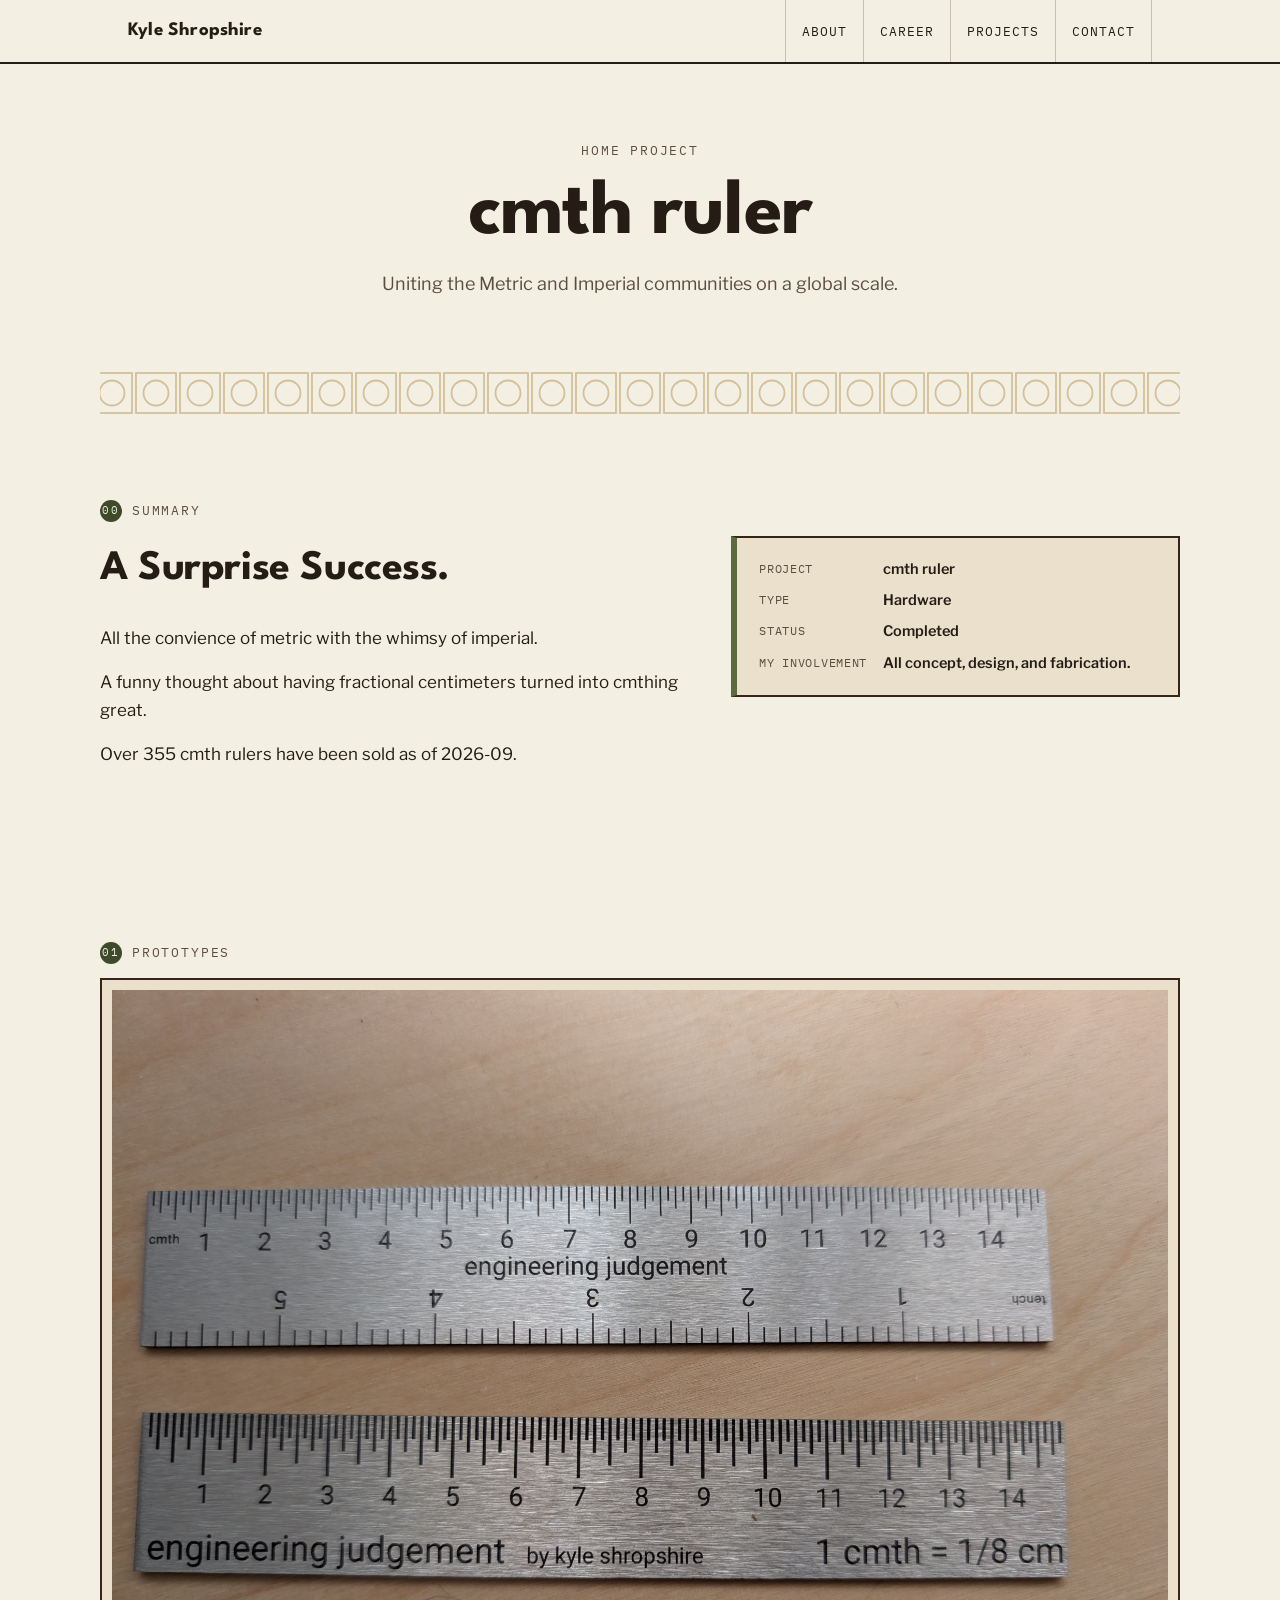
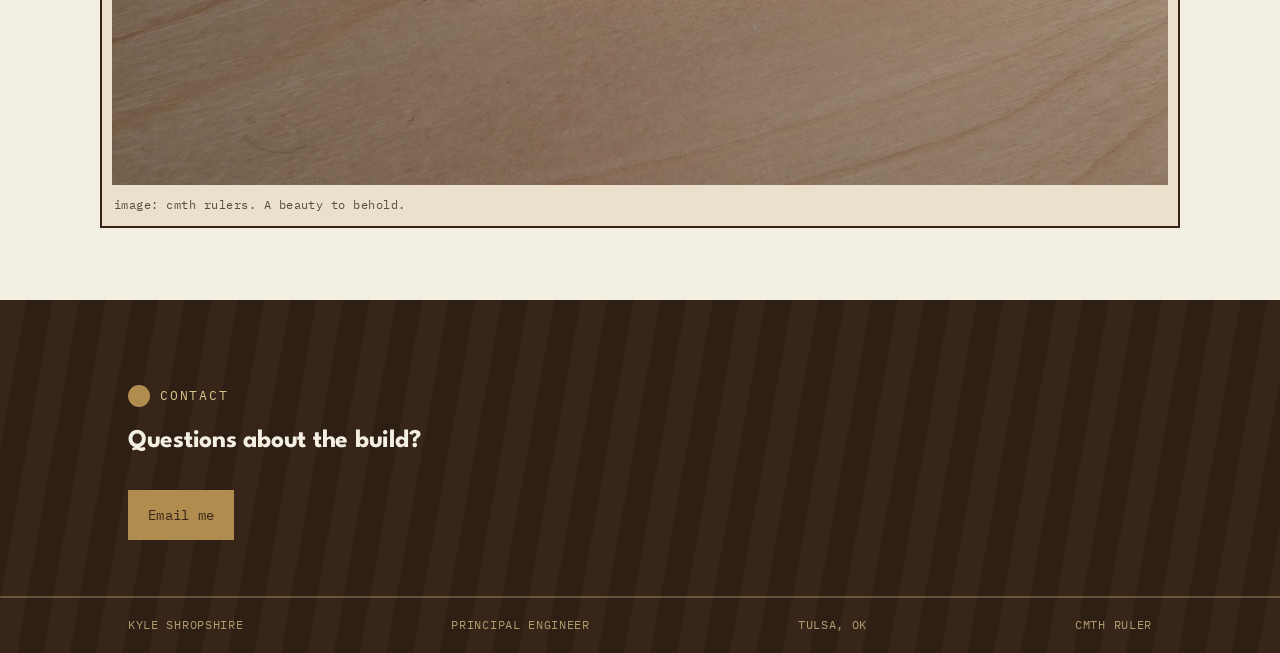
==== cmth-ruler.html @ 5d285238 "add project popups and cmth ruler page" ====
<!DOCTYPE html>
<html lang="en">
<head>
<meta charset="UTF-8">
<meta name="viewport" content="width=device-width, initial-scale=1.0">
<title>CMTH Ruler — Kyle Shropshire</title>
<link rel="preconnect" href="https://fonts.googleapis.com">
<link rel="preconnect" href="https://fonts.gstatic.com" crossorigin>
<link href="https://fonts.googleapis.com/css2?family=IBM+Plex+Mono:wght@400;500;600&family=League+Spartan:wght@600;700;900&family=Libre+Franklin:ital,wght@0,400;0,500;0,600;0,700;1,400&display=swap" rel="stylesheet">
<link rel="stylesheet" href="style.css">
</head>
<body>

<header class="titleblock">
  <div class="wrap">
    <span class="tb-name">Kyle Shropshire</span>
    <nav class="tb-nav">
      <!-- Links back to the main page -->
      <a href="index.html#about">About</a>
      <a href="index.html#career">Career</a>
      <a href="index.html#projects">Projects</a>
      <a href="index.html#contact">Contact</a>
    </nav>
  </div>
</header>

<main>
  <section class="hero wrap" style="padding-bottom: 64px;">
    <div class="hero-head">
      <p class="eyebrow" style="justify-content:center;">Home Project</p>
      <h1>cmth ruler</h1>
      <p class="lede">Uniting the Metric and Imperial communities on a global scale.</p>
    </div>
  </section>

  <div class="breeze-divider" role="presentation"></div>

  <section class="panel wrap">
    <p class="eyebrow"><span class="num">00</span>Summary</p>
    <div class="about-grid">
      <div>
        <h2>A Surprise Success.</h2>
        <p>All the convience of metric with the whimsy of imperial.</p>
        <p>A funny thought about having fractional centimeters turned into cmthing great.</p>
        <p>Over 355 cmth rulers have been sold as of 2026-09.</p>
      </div>

      <div class="fact-card">
          <dl>
              <dt>Project</dt><dd>cmth ruler</dd>
              <dt>Type</dt><dd>Hardware</dd>
              <dt>Status</dt><dd>Completed</dd>
              <dt>My Involvement</dt><dd>All concept, design, and fabrication.</dd>
          </dl>
      </div>
    </div>
  </section>

    <section class="panel wrap">
  <p class="eyebrow"><span class="num">01</span>Prototypes</p>
  <figure class="img-frame">
    <img src="cmth%20rulers.jpg" alt="Both versions of the cmth ruler." class="story-img">
    <figcaption class="img-caption">image: cmth rulers. A beauty to behold.</figcaption>
  </figure>
</section>

  <section class="contact-panel">
    <div class="wrap">
      <p class="eyebrow"><span class="num"></span> Contact</p>
      <h2>Questions about the build?</h2>
      <div class="contact-links">
        <a href="mailto:kyle@drawnav.com?subject=CMTH%20Ruler">Email me</a>
      </div>
    </div>
    <div class="footer-titleblock">
      <div class="wrap">
        <span>Kyle Shropshire</span>
        <span>Principal Engineer</span>
        <span>Tulsa, OK</span>
        <span>CMTH Ruler</span>
      </div>
    </div>
  </section>
</main>

<script src="script.js"></script>
</body>
</html>
---- style.css ----
/* ==========================================================================
   Kyle Shropshire — personal site
   Design language: mid-century modern residential architecture rendered
   as a working drawing set, in the material palette of the house itself —
   walnut wood, olive cabinetry, brass hardware, matte black fixtures,
   and a single pop of pottery-orange used sparingly.
   ========================================================================== */

:root {
  --plaster: #F4EFE3;
  --plaster-deep: #EAE0CB;
  --ink: #241C15;
  --ink-soft: #5C4E3F;

  --walnut-dark: #382519;
  --walnut: #6B4A30;
  --walnut-light: #9C7250;

  --olive: #5B6B3D;
  --olive-deep: #3E4A29;
  --olive-soft: #8A9468;

  --brass: #B08D4F;
  --brass-light: #DCC38C;

  --charcoal: #1C1A17;
  --orange: #E4611C;

  --line: rgba(36, 28, 21, 0.22);
  --line-soft: rgba(36, 28, 21, 0.12);
  --max: 1080px;
}

* { box-sizing: border-box; }

html { scroll-behavior: smooth; }

@media (prefers-reduced-motion: reduce) {
  html { scroll-behavior: auto; }
  * { animation-duration: 0.001ms !important; animation-iteration-count: 1 !important; transition-duration: 0.001ms !important; }
}

body {
  margin: 0;
  background: var(--plaster);
  color: var(--ink);
  font-family: "Libre Franklin", sans-serif;
  font-size: 17px;
  line-height: 1.6;
  -webkit-font-smoothing: antialiased;
}

h1, h2, h3 {
  font-family: "League Spartan", sans-serif;
  font-weight: 700;
  letter-spacing: -0.01em;
  margin: 0;
  color: var(--ink);
}

.mono { font-family: "IBM Plex Mono", monospace; }

a {
  color: var(--olive-deep);
  text-decoration-thickness: 1.5px;
  text-underline-offset: 3px;
}
a:hover { color: var(--walnut); }
a:focus-visible, button:focus-visible {
  outline: 2px solid var(--brass);
  outline-offset: 3px;
}

.wrap {
  max-width: var(--max);
  margin: 0 auto;
  padding: 0 28px;
}

.eyebrow {
  font-family: "IBM Plex Mono", monospace;
  font-size: 13px;
  letter-spacing: 0.14em;
  text-transform: uppercase;
  color: var(--ink-soft);
  display: flex;
  align-items: center;
  gap: 10px;
  margin-bottom: 14px;
}
.eyebrow .num {
  color: var(--plaster);
  background: var(--olive-deep);
  border-radius: 50%;
  width: 22px;
  height: 22px;
  display: inline-flex;
  align-items: center;
  justify-content: center;
  font-size: 11px;
}

/* ---------- Title-block header ---------------------------------------- */

.titleblock {
  position: sticky;
  top: 0;
  z-index: 50;
  background: var(--plaster);
  border-bottom: 2px solid var(--ink);
}
.titleblock .wrap {
  display: flex;
  align-items: center;
  justify-content: space-between;
  height: 62px;
  gap: 16px;
}
.tb-name {
  font-family: "League Spartan", sans-serif;
  font-weight: 700;
  font-size: 19px;
  letter-spacing: 0.01em;
  white-space: nowrap;
}
.tb-nav {
  display: flex;
  align-items: center;
  height: 100%;
}
.tb-nav a {
  font-family: "IBM Plex Mono", monospace;
  font-size: 12.5px;
  letter-spacing: 0.08em;
  text-transform: uppercase;
  color: var(--ink);
  text-decoration: none;
  padding: 0 16px;
  height: 100%;
  display: flex;
  align-items: center;
  border-left: 1px solid var(--line);
  transition: background 0.15s ease, color 0.15s ease;
}
.tb-nav a:last-child { border-right: 1px solid var(--line); }
.tb-nav a:hover { background: var(--olive-deep); color: var(--plaster); }

@media (max-width: 640px) {
  .tb-nav a { padding: 0 10px; font-size: 11px; }
}

/* ---------- Hero -------------------------------------------------------- */

.hero { padding: 64px 0 24px; }
.hero .eyebrow { justify-content: center; }
.hero-head { text-align: center; max-width: 720px; margin: 0 auto 8px; }
.hero h1 { font-size: clamp(42px, 7vw, 78px); line-height: 0.98; }
.hero p.lede {
  font-size: 18px;
  color: var(--ink-soft);
  max-width: 560px;
  margin: 18px auto 0;
}

.elevation-wrap { margin: 46px auto 8px; max-width: 980px; }
.elevation-wrap svg { width: 100%; height: auto; display: block; }

.balloon-link { cursor: pointer; }
.balloon-circle {
  fill: var(--plaster);
  stroke: var(--walnut-dark);
  stroke-width: 2.5;
  transition: fill 0.15s ease, stroke 0.15s ease;
}
.balloon-link:hover .balloon-circle,
.balloon-link:focus .balloon-circle {
  fill: var(--orange);
  stroke: var(--orange);
}
.balloon-num {
  font-family: "IBM Plex Mono", monospace;
  font-weight: 600;
  font-size: 15px;
  fill: var(--ink);
  text-anchor: middle;
  dominant-baseline: middle;
  pointer-events: none;
  transition: fill 0.15s ease;
}
.balloon-link:hover .balloon-num,
.balloon-link:focus .balloon-num { fill: var(--plaster); }
.balloon-label {
  font-family: "IBM Plex Mono", monospace;
  font-size: 11.5px;
  letter-spacing: 0.06em;
  fill: var(--ink-soft);
  text-transform: uppercase;
}
.leader {
  stroke: var(--brass);
  stroke-width: 1.4;
  stroke-dasharray: 3 3;
  fill: none;
}
.elevation-line { fill: none; stroke: var(--walnut-dark); stroke-width: 2.5; }
.elevation-line-thin { fill: none; stroke: var(--walnut-dark); stroke-width: 1.4; }
.elevation-fill-paper { fill: var(--plaster-deep); }
.elevation-glass { fill: var(--olive-soft); opacity: 0.4; }
.elevation-ground { stroke: var(--walnut-dark); stroke-width: 2; }
.elevation-dim { stroke: var(--ink-soft); stroke-width: 1; }
.elevation-dim-text {
  font-family: "IBM Plex Mono", monospace;
  font-size: 11px;
  fill: var(--ink-soft);
  text-anchor: middle;
}
.elevation-brass { stroke: var(--brass); }

.hero-caption {
  text-align: center;
  font-family: "IBM Plex Mono", monospace;
  font-size: 12.5px;
  color: var(--ink-soft);
  letter-spacing: 0.04em;
  margin-top: 4px;
}

/* ---------- Breeze block divider (brass screen block) -------------------- */

.breeze-divider {
  height: 44px;
  margin: 0 auto;
  max-width: var(--max);
  background-image: url("data:image/svg+xml,%3Csvg xmlns='http://www.w3.org/2000/svg' width='44' height='44'%3E%3Crect x='2' y='2' width='40' height='40' fill='none' stroke='%23B08D4F' stroke-width='1.8' stroke-opacity='0.55'/%3E%3Ccircle cx='22' cy='22' r='12.5' fill='none' stroke='%23B08D4F' stroke-width='1.8' stroke-opacity='0.55'/%3E%3C/svg%3E");
  background-repeat: repeat-x;
  background-position: center;
  opacity: 0.9;
}

/* ---------- Section shell ------------------------------------------------ */

section.panel { padding: 72px 0; }
section.panel h2 { font-size: clamp(30px, 4vw, 42px); margin-bottom: 22px; }

.about-grid {
  display: grid;
  grid-template-columns: 1.3fr 1fr;
  gap: 48px;
  align-items: start;
}
@media (max-width: 760px) {
  .about-grid { grid-template-columns: 1fr; }
}
.about-grid p { max-width: 54ch; }
.about-grid p + p { margin-top: 16px; }

.fact-card {
  border: 2px solid var(--walnut-dark);
  border-left: 6px solid var(--olive);
  background: var(--plaster-deep);
  padding: 20px 22px;
}
.fact-card dl {
  margin: 0;
  display: grid;
  grid-template-columns: auto 1fr;
  gap: 8px 16px;
  font-size: 14.5px;
}
.fact-card dt {
  font-family: "IBM Plex Mono", monospace;
  font-size: 11.5px;
  letter-spacing: 0.06em;
  text-transform: uppercase;
  color: var(--ink-soft);
  align-self: start;
  padding-top: 2px;
}
.fact-card dd { margin: 0; font-weight: 600; }

/* ---------- Project page photos --------------------------------------------- */

.images { display: grid; gap: 28px; }
.photo-pair { grid-template-columns: repeat(2, 1fr); margin-top: 8px; }
@media (max-width: 760px) {
  .photo-pair { grid-template-columns: 1fr; }
}
.img-frame {
  margin: 0;
  border: 2px solid var(--walnut-dark);
  background: var(--plaster-deep);
  padding: 10px 10px 0;
}
.story-img,
.story-video { display: block; width: 100%; height: auto; }
.story-video { background: var(--charcoal); }
.video-frame { max-width: 860px; }
.img-caption {
  display: block;
  padding: 10px 2px 12px;
  font-family: "IBM Plex Mono", monospace;
  font-size: 12px;
  letter-spacing: 0.04em;
  color: var(--ink-soft);
}

/* ---------- Career scale rule ------------------------------------------- */

.scale-rule { position: relative; margin-top: 56px; padding: 0 8px; }
.scale-line {
  position: relative;
  height: 2px;
  background: var(--walnut-dark);
  margin: 0 4px;
}
.scale-line::before,
.scale-line::after {
  content: "";
  position: absolute;
  top: -6px;
  width: 2px;
  height: 14px;
  background: var(--walnut-dark);
}
.scale-line::before { left: 0; }
.scale-line::after { right: 0; }

.milestones { display: flex; justify-content: space-between; position: relative; }
.milestone { position: relative; flex: 1; display: flex; justify-content: center; }
.milestone-dot {
  position: absolute;
  top: -5px;
  width: 12px;
  height: 12px;
  border-radius: 50%;
  background: var(--brass);
  border: 2px solid var(--walnut-dark);
}
.milestone-dot-current {
  background: var(--orange);
  border-color: var(--orange);
  box-shadow: 0 0 0 4px rgba(228, 97, 28, 0.18);
}
.milestone-card { width: 100%; max-width: 190px; text-align: center; padding-top: 26px; }
.milestone:nth-child(even) .milestone-card {
  padding-top: 0;
  padding-bottom: 26px;
  order: -1;
}
.milestone-year {
  font-family: "IBM Plex Mono", monospace;
  font-size: 12.5px;
  color: var(--walnut);
  font-weight: 600;
  letter-spacing: 0.04em;
}
.milestone-current .milestone-year { color: var(--orange); }
.milestone-role {
  font-family: "League Spartan", sans-serif;
  font-weight: 700;
  font-size: 16px;
  margin: 4px 0 4px;
  line-height: 1.15;
}
.milestone-desc { font-size: 13.5px; color: var(--ink-soft); line-height: 1.45; }

@media (max-width: 820px) {
  .milestones { flex-direction: column; gap: 30px; }
  .milestone { justify-content: flex-start; padding-left: 26px; border-left: 2px solid var(--walnut-dark); }
  .milestone-dot { top: 4px; left: -7px; }
  .milestone-card, .milestone:nth-child(even) .milestone-card {
    padding: 0; order: 0; max-width: none; text-align: left;
  }
  .scale-line { display: none; }
}

/* ---------- Projects: walnut bookcase ------------------------------------- */

.shelf-hint { margin: -8px 0 28px; color: var(--ink-soft); font-size: 15px; }

.bookcase {
  border: 12px solid var(--walnut);
  outline: 2px solid var(--walnut-dark);
  background: var(--walnut);
  box-shadow: 8px 8px 0 var(--walnut-dark);
  display: flex;
  flex-direction: column;
  gap: 12px;
}

.shelf {
  display: flex;
  align-items: flex-end;
  gap: 8px;
  min-height: 290px;
  padding: 0 clamp(14px, 4vw, 40px);
  background: repeating-linear-gradient(90deg, #2A1B11 0 18px, #2F1F14 18px 36px);
  box-shadow: inset 0 10px 14px -8px rgba(0, 0, 0, 0.55);
  border-bottom: 10px solid var(--walnut-light);
}

.book {
  --c: var(--olive);
  --ink: var(--plaster);
  --band: var(--brass-light);
  position: relative;
  display: flex;
  align-items: center;
  justify-content: space-between;
  writing-mode: vertical-rl;
  flex: none;
  width: var(--w, 56px);
  height: var(--h, 200px);
  gap: 10px;
  overflow: hidden;
  padding: 28px 0;
  background: var(--c);
  color: var(--ink);
  text-decoration: none;
  border-radius: 3px 3px 0 0;
  box-shadow: inset -5px 0 0 rgba(0, 0, 0, 0.2), inset 3px 0 0 rgba(255, 255, 255, 0.1);
  transition: transform 0.18s ease;
}
.book::before,
.book::after {
  content: "";
  position: absolute;
  left: 0;
  right: 0;
  height: 4px;
  background: var(--band);
  opacity: 0.85;
}
.book::before { top: 14px; }
.book::after  { bottom: 14px; }

.book:hover,
.book:focus-visible { transform: translateY(-12px); color: var(--ink); }
.book:focus-visible { outline: 3px solid var(--orange); outline-offset: 3px; }

.book-title {
  font-family: "League Spartan", sans-serif;
  font-weight: 700;
  font-size: 16px;
  letter-spacing: 0.01em;
  white-space: nowrap;
  flex: none;
}
.book-meta {
  font-family: "IBM Plex Mono", monospace;
  font-size: 11px;
  letter-spacing: 0.04em;
  opacity: 0.85;
  white-space: nowrap;
  flex: none;
}

.book-olive    { --c: var(--olive); }
.book-brass    { --c: var(--brass); --ink: var(--walnut-dark); --band: var(--walnut-dark); }
.book-walnut   { --c: var(--walnut-light); --ink: #1E130B; --band: var(--brass-light); }
.book-charcoal { --c: var(--charcoal); --band: var(--orange); }
.book-plaster  { --c: var(--plaster-deep); --ink: var(--walnut-dark); --band: var(--olive); }
.book-walnut-mid { --c: var(--olive-deep); --band: var(--orange); }

.shelf-object { flex: none; margin-left: 10px; }

/* Pop-up preview cards */
.slot { position: relative; flex: none; width: var(--w, 56px); height: var(--h, 200px); }
.slot.open .book { transform: translateY(-12px); }
.pop {
  position: absolute;
  bottom: calc(100% + 18px);
  left: 50%;
  width: 230px;
  padding: 14px 16px;
  background: var(--plaster);
  border: 2px solid var(--walnut-dark);
  box-shadow: 4px 4px 0 var(--walnut-dark);
  color: var(--ink);
  opacity: 0;
  transform: translate(-50%, 6px);
  pointer-events: none;
  transition: opacity 0.18s ease, transform 0.18s ease;
  z-index: 5;
}
.pop::after {
  content: "";
  position: absolute;
  top: 100%;
  left: 50%;
  margin-left: -8px;
  border: 8px solid transparent;
  border-top-color: var(--walnut-dark);
}
.pop h3 { font-size: 19px; margin-bottom: 4px; }
.pop p { margin: 0 0 8px; font-size: 14px; line-height: 1.45; color: var(--ink-soft); }
.pop .go { font-family: "IBM Plex Mono", monospace; font-size: 12px; font-weight: 600; color: var(--olive-deep); }
.slot:hover .pop,
.slot:focus-within .pop,
.slot.open .pop { opacity: 1; transform: translate(-50%, 0); }

.slot.edge-l .pop { left: 0; transform: translate(0, 6px); }
.slot.edge-l .pop::after { left: 24px; margin-left: 0; }
.slot.edge-r .pop { left: auto; right: 0; transform: translate(0, 6px); }
.slot.edge-r .pop::after { left: auto; right: 24px; margin-left: 0; }
.slot.edge-l:hover .pop, .slot.edge-l:focus-within .pop, .slot.edge-l.open .pop,
.slot.edge-r:hover .pop, .slot.edge-r:focus-within .pop, .slot.edge-r.open .pop { transform: none; }

@media (max-width: 480px) { .pop { width: 200px; } }

.tags { display: flex; flex-wrap: wrap; gap: 6px; margin: 14px 0 0; }
.tag {
  font-family: "IBM Plex Mono", monospace;
  font-size: 11px;
  letter-spacing: 0.02em;
  border: 1.5px solid var(--walnut-dark);
  padding: 3px 8px;
  color: var(--ink);
}

@media (max-width: 480px) {
  .book-title { font-size: 14px; }
  .book-meta { font-size: 10px; }
  .shelf { gap: 6px; }
}

/* ---------- Contact / footer — dark wood-paneled nook ---------------------- */

.contact-panel {
  background:
    repeating-linear-gradient(
      100deg,
      var(--walnut-dark) 0px,
      var(--walnut-dark) 26px,
      #2E1F15 26px,
      #2E1F15 52px
    );
  color: var(--brass-light);
  padding: 72px 0 0;
}
.contact-panel .eyebrow { color: var(--brass-light); }
.contact-panel .eyebrow .num { background: var(--brass); color: var(--walnut-dark); }
.contact-panel h2 { color: #F4EFE3; }
.contact-panel p.lede {
  max-width: 56ch;
  color: var(--brass-light);
  font-size: 17px;
  opacity: 0.92;
}
.contact-links { display: flex; flex-wrap: wrap; gap: 14px; margin-top: 28px; }
.contact-links a {
  font-family: "IBM Plex Mono", monospace;
  font-size: 14px;
  letter-spacing: 0.02em;
  color: var(--walnut-dark);
  background: var(--brass);
  padding: 12px 18px;
  text-decoration: none;
  border: 2px solid var(--brass);
  transition: background 0.15s ease, color 0.15s ease, border-color 0.15s ease;
}
.contact-links a:hover {
  background: var(--orange);
  border-color: var(--orange);
  color: #241C15;
}

.footer-titleblock { margin-top: 56px; border-top: 2px solid rgba(220, 195, 140, 0.3); }
.footer-titleblock .wrap {
  display: flex;
  flex-wrap: wrap;
  gap: 10px 28px;
  padding: 18px 28px;
  font-family: "IBM Plex Mono", monospace;
  font-size: 11.5px;
  letter-spacing: 0.06em;
  text-transform: uppercase;
  color: rgba(220, 195, 140, 0.75);
  justify-content: space-between;
}
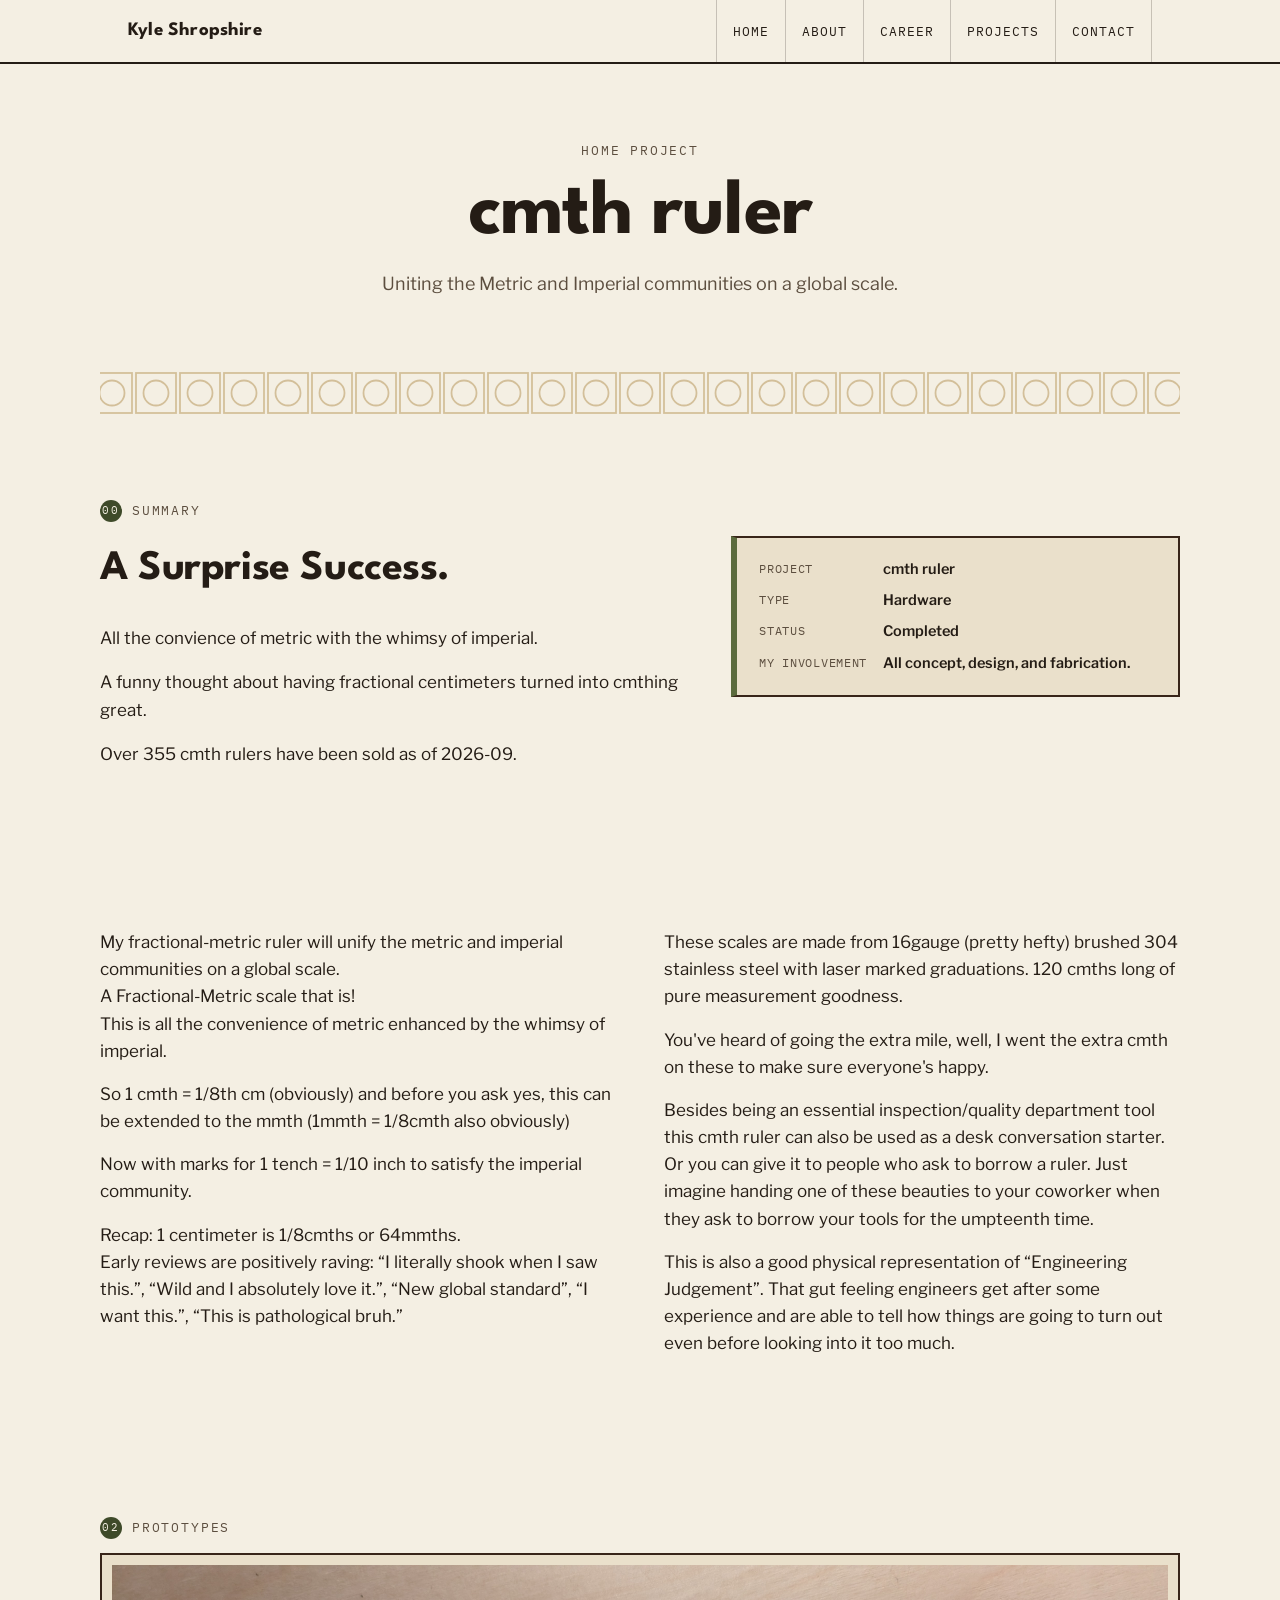
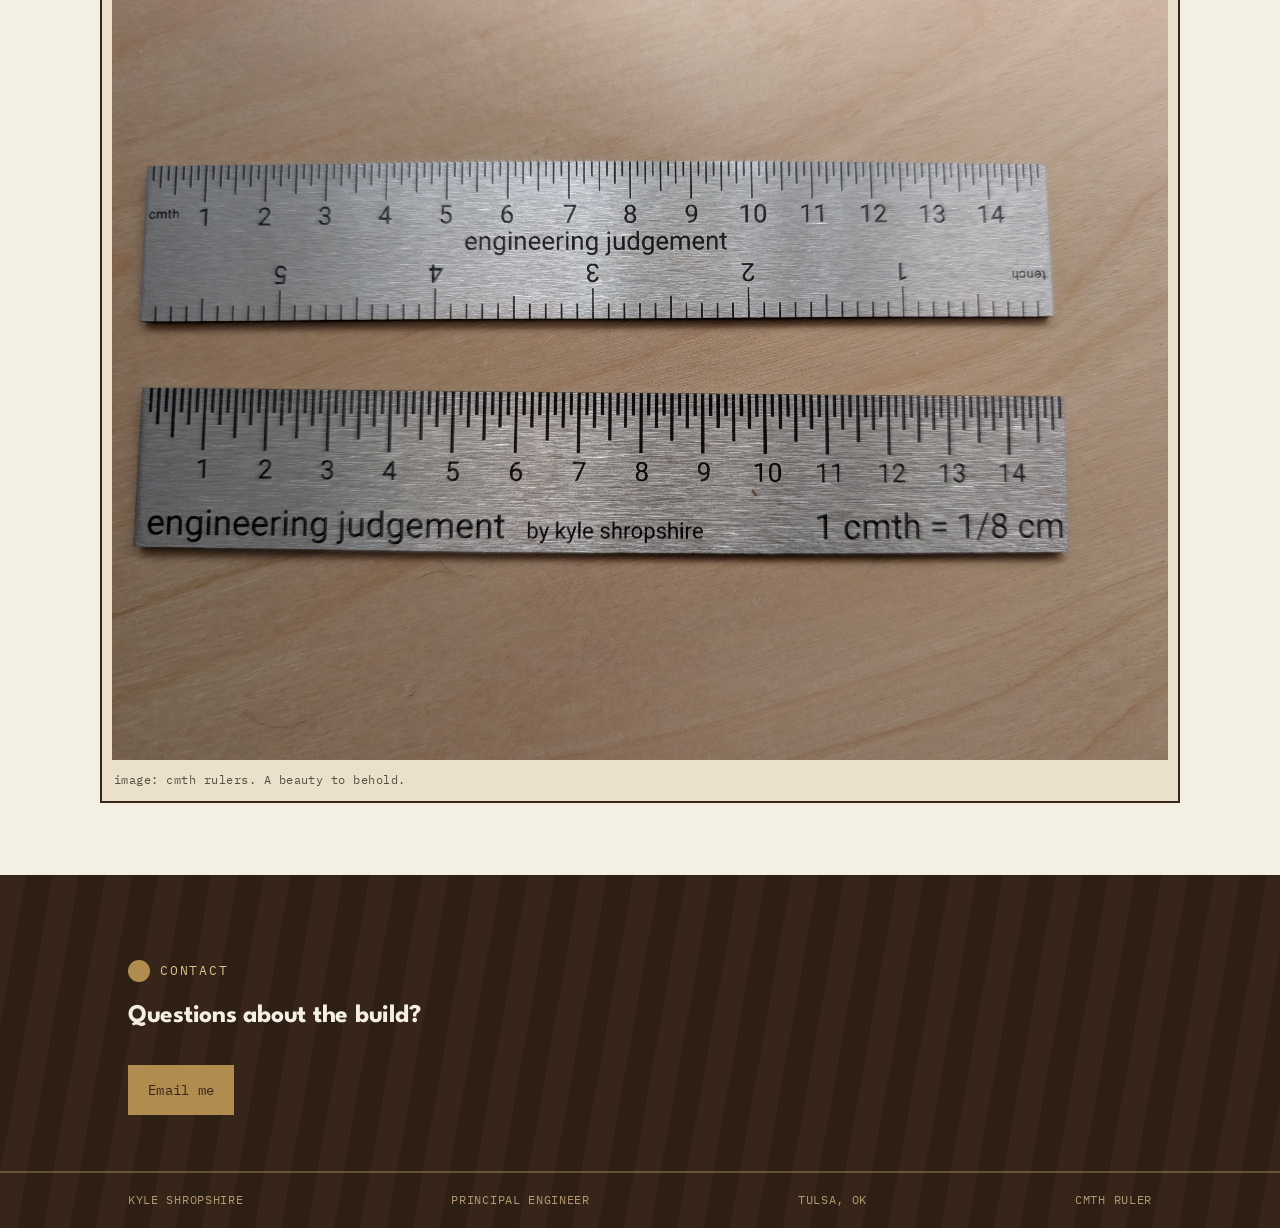
==== commit 6921a4e5: "cmth page update" ====
--- a/cmth-ruler.html
+++ b/cmth-ruler.html
@@ -7,7 +7,12 @@
 <link rel="preconnect" href="https://fonts.googleapis.com">
 <link rel="preconnect" href="https://fonts.gstatic.com" crossorigin>
 <link href="https://fonts.googleapis.com/css2?family=IBM+Plex+Mono:wght@400;500;600&family=League+Spartan:wght@600;700;900&family=Libre+Franklin:ital,wght@0,400;0,500;0,600;0,700;1,400&display=swap" rel="stylesheet">
-<link rel="stylesheet" href="style.css">
+<link rel="stylesheet" href="assets/css/style.css">
+<style>
+  .columns { column-count: 2; column-gap: 48px; }
+  .columns p { margin: 0 0 16px; break-inside: avoid; max-width: none; }
+  @media (max-width: 760px) { .columns { column-count: 1; } }
+</style>
 </head>
 <body>
 
@@ -15,6 +20,7 @@
   <div class="wrap">
     <span class="tb-name">Kyle Shropshire</span>
     <nav class="tb-nav">
+      <a href="index.html">Home</a>
       <!-- Links back to the main page -->
       <a href="index.html#about">About</a>
       <a href="index.html#career">Career</a>
@@ -57,9 +63,32 @@
   </section>
 
     <section class="panel wrap">
-  <p class="eyebrow"><span class="num">01</span>Prototypes</p>
+    <div class="columns">
+      <p>My fractional-metric ruler will unify the metric and imperial communities on a global scale.<br>
+      A Fractional-Metric scale that is!<br>
+      This is all the convenience of metric enhanced by the whimsy of imperial.</p>
+
+      <p>So 1 cmth = 1/8th cm (obviously) and before you ask yes, this can be extended to the mmth (1mmth = 1/8cmth also obviously)</p>
+
+      <p>Now with marks for 1 tench = 1/10 inch to satisfy the imperial community.</p>
+
+      <p>Recap: 1 centimeter is 1/8cmths or 64mmths.<br>
+      Early reviews are positively raving: &ldquo;I literally shook when I saw this.&rdquo;, &ldquo;Wild and I absolutely love it.&rdquo;, &ldquo;New global standard&rdquo;, &ldquo;I want this.&rdquo;, &ldquo;This is pathological bruh.&rdquo;</p>
+
+      <p>These scales are made from 16gauge (pretty hefty) brushed 304 stainless steel with laser marked graduations. 120 cmths long of pure measurement goodness.</p>
+
+      <p>You've heard of going the extra mile, well, I went the extra cmth on these to make sure everyone's happy.</p>
+
+      <p>Besides being an essential inspection/quality department tool this cmth ruler can also be used as a desk conversation starter. Or you can give it to people who ask to borrow a ruler. Just imagine handing one of these beauties to your coworker when they ask to borrow your tools for the umpteenth time.</p>
+
+      <p>This is also a good physical representation of &ldquo;Engineering Judgement&rdquo;. That gut feeling engineers get after some experience and are able to tell how things are going to turn out even before looking into it too much.</p>
+    </div>
+  </section>
+
+  <section class="panel wrap">
+  <p class="eyebrow"><span class="num">02</span>Prototypes</p>
   <figure class="img-frame">
-    <img src="cmth%20rulers.jpg" alt="Both versions of the cmth ruler." class="story-img">
+    <img src="assets/images/cmth-ruler/cmth-rulers.jpg" alt="Both versions of the cmth ruler." class="story-img">
     <figcaption class="img-caption">image: cmth rulers. A beauty to behold.</figcaption>
   </figure>
 </section>
@@ -83,6 +112,6 @@
   </section>
 </main>
 
-<script src="script.js"></script>
+<script src="assets/js/script.js"></script>
 </body>
 </html>
--- a/assets/css/style.css
+++ b/assets/css/style.css
@@ -0,0 +1,589 @@
+/* ==========================================================================
+   Kyle Shropshire — personal site
+   Design language: mid-century modern residential architecture rendered
+   as a working drawing set, in the material palette of the house itself —
+   walnut wood, olive cabinetry, brass hardware, matte black fixtures,
+   and a single pop of pottery-orange used sparingly.
+   ========================================================================== */
+
+:root {
+  --plaster: #F4EFE3;
+  --plaster-deep: #EAE0CB;
+  --ink: #241C15;
+  --ink-soft: #5C4E3F;
+
+  --walnut-dark: #382519;
+  --walnut: #6B4A30;
+  --walnut-light: #9C7250;
+
+  --olive: #5B6B3D;
+  --olive-deep: #3E4A29;
+  --olive-soft: #8A9468;
+
+  --brass: #B08D4F;
+  --brass-light: #DCC38C;
+
+  --charcoal: #1C1A17;
+  --orange: #E4611C;
+
+  --line: rgba(36, 28, 21, 0.22);
+  --line-soft: rgba(36, 28, 21, 0.12);
+  --max: 1080px;
+}
+
+* { box-sizing: border-box; }
+
+html { scroll-behavior: smooth; }
+
+@media (prefers-reduced-motion: reduce) {
+  html { scroll-behavior: auto; }
+  * { animation-duration: 0.001ms !important; animation-iteration-count: 1 !important; transition-duration: 0.001ms !important; }
+}
+
+body {
+  margin: 0;
+  background: var(--plaster);
+  color: var(--ink);
+  font-family: "Libre Franklin", sans-serif;
+  font-size: 17px;
+  line-height: 1.6;
+  -webkit-font-smoothing: antialiased;
+}
+
+h1, h2, h3 {
+  font-family: "League Spartan", sans-serif;
+  font-weight: 700;
+  letter-spacing: -0.01em;
+  margin: 0;
+  color: var(--ink);
+}
+
+.mono { font-family: "IBM Plex Mono", monospace; }
+
+a {
+  color: var(--olive-deep);
+  text-decoration-thickness: 1.5px;
+  text-underline-offset: 3px;
+}
+a:hover { color: var(--walnut); }
+a:focus-visible, button:focus-visible {
+  outline: 2px solid var(--brass);
+  outline-offset: 3px;
+}
+
+.wrap {
+  max-width: var(--max);
+  margin: 0 auto;
+  padding: 0 28px;
+}
+
+.eyebrow {
+  font-family: "IBM Plex Mono", monospace;
+  font-size: 13px;
+  letter-spacing: 0.14em;
+  text-transform: uppercase;
+  color: var(--ink-soft);
+  display: flex;
+  align-items: center;
+  gap: 10px;
+  margin-bottom: 14px;
+}
+.eyebrow .num {
+  color: var(--plaster);
+  background: var(--olive-deep);
+  border-radius: 50%;
+  width: 22px;
+  height: 22px;
+  display: inline-flex;
+  align-items: center;
+  justify-content: center;
+  font-size: 11px;
+}
+
+/* ---------- Title-block header ---------------------------------------- */
+
+.titleblock {
+  position: sticky;
+  top: 0;
+  z-index: 50;
+  background: var(--plaster);
+  border-bottom: 2px solid var(--ink);
+}
+.titleblock .wrap {
+  display: flex;
+  align-items: center;
+  justify-content: space-between;
+  height: 62px;
+  gap: 16px;
+}
+.tb-name {
+  font-family: "League Spartan", sans-serif;
+  font-weight: 700;
+  font-size: 19px;
+  letter-spacing: 0.01em;
+  white-space: nowrap;
+}
+.tb-nav {
+  display: flex;
+  align-items: center;
+  height: 100%;
+}
+.tb-nav a {
+  font-family: "IBM Plex Mono", monospace;
+  font-size: 12.5px;
+  letter-spacing: 0.08em;
+  text-transform: uppercase;
+  color: var(--ink);
+  text-decoration: none;
+  padding: 0 16px;
+  height: 100%;
+  display: flex;
+  align-items: center;
+  border-left: 1px solid var(--line);
+  transition: background 0.15s ease, color 0.15s ease;
+}
+.tb-nav a:last-child { border-right: 1px solid var(--line); }
+.tb-nav a:hover { background: var(--olive-deep); color: var(--plaster); }
+
+@media (max-width: 640px) {
+  .tb-nav a { padding: 0 10px; font-size: 11px; }
+}
+
+/* Very narrow phones: drop the name so all five nav links fit on one line. */
+@media (max-width: 560px) {
+  .tb-name { display: none; }
+  .titleblock .wrap { padding: 0 8px; }
+  .tb-nav { width: 100%; }
+  .tb-nav a { flex: 1; justify-content: center; padding: 0 4px; font-size: 10px; letter-spacing: 0.04em; }
+}
+
+/* ---------- Hero -------------------------------------------------------- */
+
+.hero { padding: 64px 0 24px; }
+.hero .eyebrow { justify-content: center; }
+.hero-head { text-align: center; max-width: 720px; margin: 0 auto 8px; }
+.hero h1 { font-size: clamp(42px, 7vw, 78px); line-height: 0.98; }
+.hero p.lede {
+  font-size: 18px;
+  color: var(--ink-soft);
+  max-width: 560px;
+  margin: 18px auto 0;
+}
+
+.elevation-wrap { margin: 46px auto 8px; max-width: 980px; }
+.elevation-wrap svg { width: 100%; height: auto; display: block; }
+
+.balloon-link { cursor: pointer; }
+.balloon-circle {
+  fill: var(--plaster);
+  stroke: var(--walnut-dark);
+  stroke-width: 2.5;
+  transition: fill 0.15s ease, stroke 0.15s ease;
+}
+.balloon-link:hover .balloon-circle,
+.balloon-link:focus .balloon-circle {
+  fill: var(--orange);
+  stroke: var(--orange);
+}
+.balloon-num {
+  font-family: "IBM Plex Mono", monospace;
+  font-weight: 600;
+  font-size: 15px;
+  fill: var(--ink);
+  text-anchor: middle;
+  dominant-baseline: middle;
+  pointer-events: none;
+  transition: fill 0.15s ease;
+}
+.balloon-link:hover .balloon-num,
+.balloon-link:focus .balloon-num { fill: var(--plaster); }
+.balloon-label {
+  font-family: "IBM Plex Mono", monospace;
+  font-size: 11.5px;
+  letter-spacing: 0.06em;
+  fill: var(--ink-soft);
+  text-transform: uppercase;
+}
+.leader {
+  stroke: var(--brass);
+  stroke-width: 1.4;
+  stroke-dasharray: 3 3;
+  fill: none;
+}
+.elevation-line { fill: none; stroke: var(--walnut-dark); stroke-width: 2.5; }
+.elevation-line-thin { fill: none; stroke: var(--walnut-dark); stroke-width: 1.4; }
+.elevation-fill-paper { fill: var(--plaster-deep); }
+.elevation-glass { fill: var(--olive-soft); opacity: 0.4; }
+.elevation-ground { stroke: var(--walnut-dark); stroke-width: 2; }
+.elevation-dim { stroke: var(--ink-soft); stroke-width: 1; }
+.elevation-dim-text {
+  font-family: "IBM Plex Mono", monospace;
+  font-size: 11px;
+  fill: var(--ink-soft);
+  text-anchor: middle;
+}
+.elevation-brass { stroke: var(--brass); }
+
+.hero-caption {
+  text-align: center;
+  font-family: "IBM Plex Mono", monospace;
+  font-size: 12.5px;
+  color: var(--ink-soft);
+  letter-spacing: 0.04em;
+  margin-top: 4px;
+}
+
+/* ---------- Breeze block divider (brass screen block) -------------------- */
+
+.breeze-divider {
+  height: 44px;
+  margin: 0 auto;
+  max-width: var(--max);
+  background-image: url("data:image/svg+xml,%3Csvg xmlns='http://www.w3.org/2000/svg' width='44' height='44'%3E%3Crect x='2' y='2' width='40' height='40' fill='none' stroke='%23B08D4F' stroke-width='1.8' stroke-opacity='0.55'/%3E%3Ccircle cx='22' cy='22' r='12.5' fill='none' stroke='%23B08D4F' stroke-width='1.8' stroke-opacity='0.55'/%3E%3C/svg%3E");
+  background-repeat: repeat-x;
+  background-position: center;
+  opacity: 0.9;
+}
+
+/* ---------- Section shell ------------------------------------------------ */
+
+section.panel { padding: 72px 0; }
+section.panel h2 { font-size: clamp(30px, 4vw, 42px); margin-bottom: 22px; }
+
+.about-grid {
+  display: grid;
+  grid-template-columns: 1.3fr 1fr;
+  gap: 48px;
+  align-items: start;
+}
+@media (max-width: 760px) {
+  .about-grid { grid-template-columns: 1fr; }
+}
+.about-grid p { max-width: 54ch; }
+.about-grid p + p { margin-top: 16px; }
+
+.fact-card {
+  border: 2px solid var(--walnut-dark);
+  border-left: 6px solid var(--olive);
+  background: var(--plaster-deep);
+  padding: 20px 22px;
+}
+.fact-card dl {
+  margin: 0;
+  display: grid;
+  grid-template-columns: auto 1fr;
+  gap: 8px 16px;
+  font-size: 14.5px;
+}
+.fact-card dt {
+  font-family: "IBM Plex Mono", monospace;
+  font-size: 11.5px;
+  letter-spacing: 0.06em;
+  text-transform: uppercase;
+  color: var(--ink-soft);
+  align-self: start;
+  padding-top: 2px;
+}
+.fact-card dd { margin: 0; font-weight: 600; }
+
+/* ---------- Project page photos --------------------------------------------- */
+
+.images { display: grid; gap: 28px; }
+.photo-pair { grid-template-columns: repeat(2, 1fr); margin-top: 8px; }
+@media (max-width: 760px) {
+  .photo-pair { grid-template-columns: 1fr; }
+}
+.img-frame {
+  margin: 0;
+  border: 2px solid var(--walnut-dark);
+  background: var(--plaster-deep);
+  padding: 10px 10px 0;
+}
+.story-img,
+.story-video { display: block; width: 100%; height: auto; }
+.story-video { background: var(--charcoal); }
+.video-frame { max-width: 860px; }
+.img-caption {
+  display: block;
+  padding: 10px 2px 12px;
+  font-family: "IBM Plex Mono", monospace;
+  font-size: 12px;
+  letter-spacing: 0.04em;
+  color: var(--ink-soft);
+}
+
+/* ---------- Career scale rule ------------------------------------------- */
+
+.scale-rule { position: relative; margin-top: 56px; padding: 0 8px; }
+.scale-line {
+  position: relative;
+  height: 2px;
+  background: var(--walnut-dark);
+  margin: 0 4px;
+}
+.scale-line::before,
+.scale-line::after {
+  content: "";
+  position: absolute;
+  top: -6px;
+  width: 2px;
+  height: 14px;
+  background: var(--walnut-dark);
+}
+.scale-line::before { left: 0; }
+.scale-line::after { right: 0; }
+
+.milestones { display: flex; justify-content: space-between; position: relative; }
+.milestone { position: relative; flex: 1; display: flex; justify-content: center; }
+.milestone-dot {
+  position: absolute;
+  top: -5px;
+  width: 12px;
+  height: 12px;
+  border-radius: 50%;
+  background: var(--brass);
+  border: 2px solid var(--walnut-dark);
+}
+.milestone-dot-current {
+  background: var(--orange);
+  border-color: var(--orange);
+  box-shadow: 0 0 0 4px rgba(228, 97, 28, 0.18);
+}
+.milestone-card { width: 100%; max-width: 190px; text-align: center; padding-top: 26px; }
+.milestone:nth-child(even) .milestone-card {
+  padding-top: 0;
+  padding-bottom: 26px;
+  order: -1;
+}
+.milestone-year {
+  font-family: "IBM Plex Mono", monospace;
+  font-size: 12.5px;
+  color: var(--walnut);
+  font-weight: 600;
+  letter-spacing: 0.04em;
+}
+.milestone-current .milestone-year { color: var(--orange); }
+.milestone-role {
+  font-family: "League Spartan", sans-serif;
+  font-weight: 700;
+  font-size: 16px;
+  margin: 4px 0 4px;
+  line-height: 1.15;
+}
+.milestone-desc { font-size: 13.5px; color: var(--ink-soft); line-height: 1.45; }
+
+@media (max-width: 820px) {
+  .milestones { flex-direction: column; gap: 30px; }
+  .milestone { justify-content: flex-start; padding-left: 26px; border-left: 2px solid var(--walnut-dark); }
+  .milestone-dot { top: 4px; left: -7px; }
+  .milestone-card, .milestone:nth-child(even) .milestone-card {
+    padding: 0; order: 0; max-width: none; text-align: left;
+  }
+  .scale-line { display: none; }
+}
+
+/* ---------- Projects: walnut bookcase ------------------------------------- */
+
+.shelf-hint { margin: -8px 0 28px; color: var(--ink-soft); font-size: 15px; }
+
+.bookcase {
+  border: 12px solid var(--walnut);
+  outline: 2px solid var(--walnut-dark);
+  background: var(--walnut);
+  box-shadow: 8px 8px 0 var(--walnut-dark);
+  display: flex;
+  flex-direction: column;
+  gap: 12px;
+}
+
+.shelf {
+  display: flex;
+  align-items: flex-end;
+  gap: 8px;
+  min-height: 290px;
+  padding: 0 clamp(14px, 4vw, 40px);
+  background: repeating-linear-gradient(90deg, #2A1B11 0 18px, #2F1F14 18px 36px);
+  box-shadow: inset 0 10px 14px -8px rgba(0, 0, 0, 0.55);
+  border-bottom: 10px solid var(--walnut-light);
+}
+
+.book {
+  --c: var(--olive);
+  --ink: var(--plaster);
+  --band: var(--brass-light);
+  position: relative;
+  display: flex;
+  align-items: center;
+  justify-content: space-between;
+  writing-mode: vertical-rl;
+  flex: none;
+  width: var(--w, 56px);
+  height: var(--h, 200px);
+  gap: 10px;
+  overflow: hidden;
+  padding: 28px 0;
+  background: var(--c);
+  color: var(--ink);
+  text-decoration: none;
+  border-radius: 3px 3px 0 0;
+  box-shadow: inset -5px 0 0 rgba(0, 0, 0, 0.2), inset 3px 0 0 rgba(255, 255, 255, 0.1);
+  transition: transform 0.18s ease;
+}
+.book::before,
+.book::after {
+  content: "";
+  position: absolute;
+  left: 0;
+  right: 0;
+  height: 4px;
+  background: var(--band);
+  opacity: 0.85;
+}
+.book::before { top: 14px; }
+.book::after  { bottom: 14px; }
+
+.book:hover,
+.book:focus-visible { transform: translateY(-12px); color: var(--ink); }
+.book:focus-visible { outline: 3px solid var(--orange); outline-offset: 3px; }
+
+.book-title {
+  font-family: "League Spartan", sans-serif;
+  font-weight: 700;
+  font-size: 16px;
+  letter-spacing: 0.01em;
+  white-space: nowrap;
+  flex: none;
+}
+.book-meta {
+  font-family: "IBM Plex Mono", monospace;
+  font-size: 11px;
+  letter-spacing: 0.04em;
+  opacity: 0.85;
+  white-space: nowrap;
+  flex: none;
+}
+
+.book-olive    { --c: var(--olive); }
+.book-brass    { --c: var(--brass); --ink: var(--walnut-dark); --band: var(--walnut-dark); }
+.book-walnut   { --c: var(--walnut-light); --ink: #1E130B; --band: var(--brass-light); }
+.book-charcoal { --c: var(--charcoal); --band: var(--orange); }
+.book-plaster  { --c: var(--plaster-deep); --ink: var(--walnut-dark); --band: var(--olive); }
+.book-walnut-mid { --c: var(--olive-deep); --band: var(--orange); }
+.book-clock { --c: var(--walnut); --band: var(--brass-light); }
+
+.shelf-object { flex: none; margin-left: 10px; }
+
+/* Pop-up preview cards */
+.slot { position: relative; flex: none; width: var(--w, 56px); height: var(--h, 200px); }
+.slot.open .book { transform: translateY(-12px); }
+.pop {
+  position: absolute;
+  bottom: calc(100% + 18px);
+  left: 50%;
+  width: 230px;
+  padding: 14px 16px;
+  background: var(--plaster);
+  border: 2px solid var(--walnut-dark);
+  box-shadow: 4px 4px 0 var(--walnut-dark);
+  color: var(--ink);
+  opacity: 0;
+  transform: translate(-50%, 6px);
+  pointer-events: none;
+  transition: opacity 0.18s ease, transform 0.18s ease;
+  z-index: 5;
+}
+.pop::after {
+  content: "";
+  position: absolute;
+  top: 100%;
+  left: 50%;
+  margin-left: -8px;
+  border: 8px solid transparent;
+  border-top-color: var(--walnut-dark);
+}
+.pop h3 { font-size: 19px; margin-bottom: 4px; }
+.pop p { margin: 0 0 8px; font-size: 14px; line-height: 1.45; color: var(--ink-soft); }
+.pop .go { font-family: "IBM Plex Mono", monospace; font-size: 12px; font-weight: 600; color: var(--olive-deep); }
+.slot:hover .pop,
+.slot:focus-within .pop,
+.slot.open .pop { opacity: 1; transform: translate(-50%, 0); }
+
+.slot.edge-l .pop { left: 0; transform: translate(0, 6px); }
+.slot.edge-l .pop::after { left: 24px; margin-left: 0; }
+.slot.edge-r .pop { left: auto; right: 0; transform: translate(0, 6px); }
+.slot.edge-r .pop::after { left: auto; right: 24px; margin-left: 0; }
+.slot.edge-l:hover .pop, .slot.edge-l:focus-within .pop, .slot.edge-l.open .pop,
+.slot.edge-r:hover .pop, .slot.edge-r:focus-within .pop, .slot.edge-r.open .pop { transform: none; }
+
+@media (max-width: 480px) { .pop { width: 200px; } .shelf-object { display: none; } }
+
+.tags { display: flex; flex-wrap: wrap; gap: 6px; margin: 14px 0 0; }
+.tag {
+  font-family: "IBM Plex Mono", monospace;
+  font-size: 11px;
+  letter-spacing: 0.02em;
+  border: 1.5px solid var(--walnut-dark);
+  padding: 3px 8px;
+  color: var(--ink);
+}
+
+@media (max-width: 480px) {
+  .book-title { font-size: 14px; }
+  .book-meta { font-size: 10px; }
+  .shelf { gap: 6px; }
+}
+
+/* ---------- Contact / footer — dark wood-paneled nook ---------------------- */
+
+.contact-panel {
+  background:
+    repeating-linear-gradient(
+      100deg,
+      var(--walnut-dark) 0px,
+      var(--walnut-dark) 26px,
+      #2E1F15 26px,
+      #2E1F15 52px
+    );
+  color: var(--brass-light);
+  padding: 72px 0 0;
+}
+.contact-panel .eyebrow { color: var(--brass-light); }
+.contact-panel .eyebrow .num { background: var(--brass); color: var(--walnut-dark); }
+.contact-panel h2 { color: #F4EFE3; }
+.contact-panel p.lede {
+  max-width: 56ch;
+  color: var(--brass-light);
+  font-size: 17px;
+  opacity: 0.92;
+}
+.contact-links { display: flex; flex-wrap: wrap; gap: 14px; margin-top: 28px; }
+.contact-links a {
+  font-family: "IBM Plex Mono", monospace;
+  font-size: 14px;
+  letter-spacing: 0.02em;
+  color: var(--walnut-dark);
+  background: var(--brass);
+  padding: 12px 18px;
+  text-decoration: none;
+  border: 2px solid var(--brass);
+  transition: background 0.15s ease, color 0.15s ease, border-color 0.15s ease;
+}
+.contact-links a:hover {
+  background: var(--orange);
+  border-color: var(--orange);
+  color: #241C15;
+}
+
+.footer-titleblock { margin-top: 56px; border-top: 2px solid rgba(220, 195, 140, 0.3); }
+.footer-titleblock .wrap {
+  display: flex;
+  flex-wrap: wrap;
+  gap: 10px 28px;
+  padding: 18px 28px;
+  font-family: "IBM Plex Mono", monospace;
+  font-size: 11.5px;
+  letter-spacing: 0.06em;
+  text-transform: uppercase;
+  color: rgba(220, 195, 140, 0.75);
+  justify-content: space-between;
+}
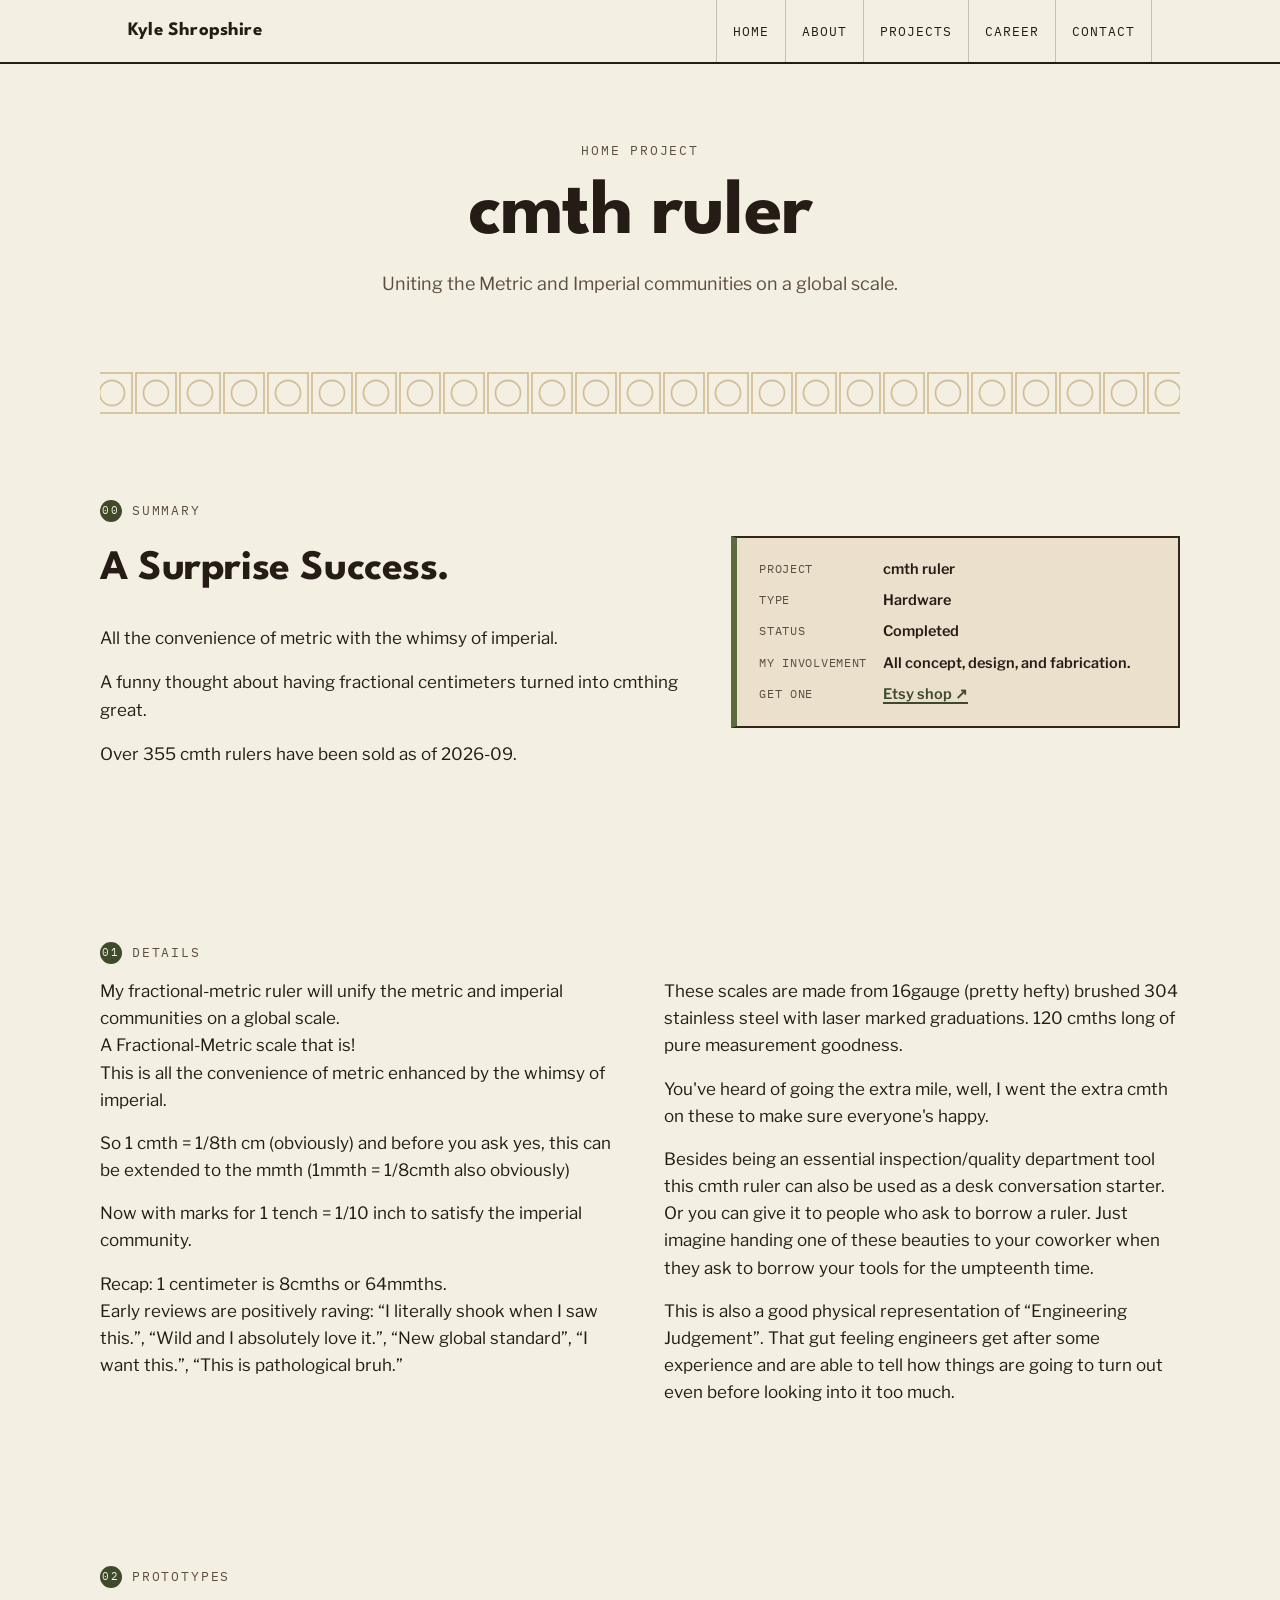
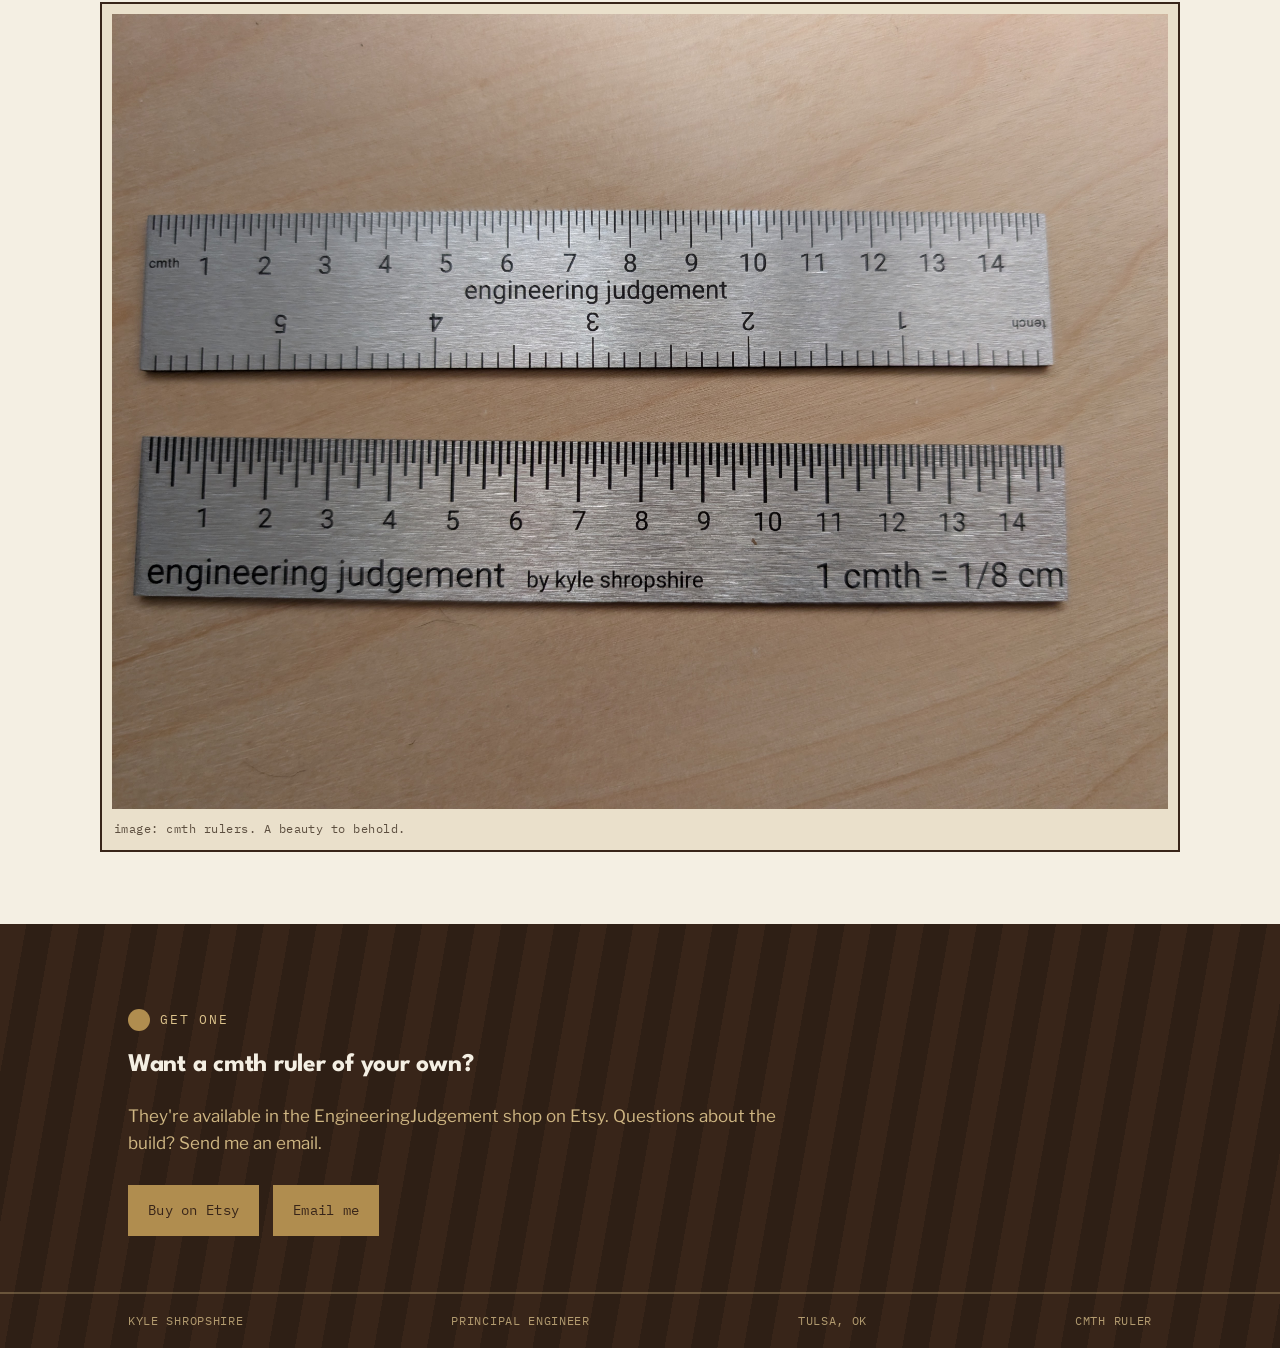
==== commit 4a49666a: "add live ish clock, share previews, and site fixes - ish: interactive walnut and brass clock at the " ====
--- a/cmth-ruler.html
+++ b/cmth-ruler.html
@@ -4,6 +4,15 @@
 <meta charset="UTF-8">
 <meta name="viewport" content="width=device-width, initial-scale=1.0">
 <title>CMTH Ruler — Kyle Shropshire</title>
+<meta name="description" content="A stainless steel fractional-metric ruler: all the convenience of metric with the whimsy of imperial. 1 cmth = 1/8 cm.">
+<link rel="icon" href="assets/images/favicon.svg" type="image/svg+xml">
+<meta property="og:type" content="website">
+<meta property="og:site_name" content="Kyle Shropshire">
+<meta property="og:title" content="CMTH Ruler — Kyle Shropshire">
+<meta property="og:description" content="A stainless steel fractional-metric ruler: all the convenience of metric with the whimsy of imperial. 1 cmth = 1/8 cm.">
+<meta property="og:url" content="https://kbshrop.github.io/cmth-ruler.html">
+<meta property="og:image" content="https://kbshrop.github.io/assets/images/cmth-ruler/cmth-rulers.jpg">
+<meta name="twitter:card" content="summary_large_image">
 <link rel="preconnect" href="https://fonts.googleapis.com">
 <link rel="preconnect" href="https://fonts.gstatic.com" crossorigin>
 <link href="https://fonts.googleapis.com/css2?family=IBM+Plex+Mono:wght@400;500;600&family=League+Spartan:wght@600;700;900&family=Libre+Franklin:ital,wght@0,400;0,500;0,600;0,700;1,400&display=swap" rel="stylesheet">
@@ -23,8 +32,8 @@
       <a href="index.html">Home</a>
       <!-- Links back to the main page -->
       <a href="index.html#about">About</a>
+      <a href="index.html#projects">Projects</a>
       <a href="index.html#career">Career</a>
-      <a href="index.html#projects">Projects</a>
       <a href="index.html#contact">Contact</a>
     </nav>
   </div>
@@ -46,7 +55,7 @@
     <div class="about-grid">
       <div>
         <h2>A Surprise Success.</h2>
-        <p>All the convience of metric with the whimsy of imperial.</p>
+        <p>All the convenience of metric with the whimsy of imperial.</p>
         <p>A funny thought about having fractional centimeters turned into cmthing great.</p>
         <p>Over 355 cmth rulers have been sold as of 2026-09.</p>
       </div>
@@ -57,12 +66,14 @@
               <dt>Type</dt><dd>Hardware</dd>
               <dt>Status</dt><dd>Completed</dd>
               <dt>My Involvement</dt><dd>All concept, design, and fabrication.</dd>
+              <dt>Get One</dt><dd><a href="https://www.etsy.com/shop/EngineeringJudgement" target="_blank" rel="noopener">Etsy shop ↗</a></dd>
           </dl>
       </div>
     </div>
   </section>
 
-    <section class="panel wrap">
+  <section class="panel wrap">
+    <p class="eyebrow"><span class="num">01</span>Details</p>
     <div class="columns">
       <p>My fractional-metric ruler will unify the metric and imperial communities on a global scale.<br>
       A Fractional-Metric scale that is!<br>
@@ -72,7 +83,7 @@
 
       <p>Now with marks for 1 tench = 1/10 inch to satisfy the imperial community.</p>
 
-      <p>Recap: 1 centimeter is 1/8cmths or 64mmths.<br>
+      <p>Recap: 1 centimeter is 8cmths or 64mmths.<br>
       Early reviews are positively raving: &ldquo;I literally shook when I saw this.&rdquo;, &ldquo;Wild and I absolutely love it.&rdquo;, &ldquo;New global standard&rdquo;, &ldquo;I want this.&rdquo;, &ldquo;This is pathological bruh.&rdquo;</p>
 
       <p>These scales are made from 16gauge (pretty hefty) brushed 304 stainless steel with laser marked graduations. 120 cmths long of pure measurement goodness.</p>
@@ -95,9 +106,11 @@
 
   <section class="contact-panel">
     <div class="wrap">
-      <p class="eyebrow"><span class="num"></span> Contact</p>
-      <h2>Questions about the build?</h2>
+      <p class="eyebrow"><span class="num"></span> Get One</p>
+      <h2>Want a cmth ruler of your own?</h2>
+      <p class="lede">They're available in the EngineeringJudgement shop on Etsy. Questions about the build? Send me an email.</p>
       <div class="contact-links">
+        <a href="https://www.etsy.com/shop/EngineeringJudgement" target="_blank" rel="noopener">Buy on Etsy</a>
         <a href="mailto:kyle@drawnav.com?subject=CMTH%20Ruler">Email me</a>
       </div>
     </div>
--- a/assets/css/style.css
+++ b/assets/css/style.css
@@ -587,3 +587,16 @@
   color: rgba(220, 195, 140, 0.75);
   justify-content: space-between;
 }
+
+/* ---------- Tools shadow board ---------------------------------------- */
+
+.tools-board { overflow-x: auto; }
+.tools-board svg { display: block; width: 100%; min-width: 680px; height: auto; }
+.tools-board .tool-link { cursor: pointer; }
+.tools-board .tool-link .lift { transition: transform 0.18s ease; }
+.tools-board .tool-link:hover .lift,
+.tools-board .tool-link:focus-visible .lift { transform: translateY(-6px); }
+.tools-board .tool-link:focus-visible { outline: none; }
+.tools-board .tool-link:focus-visible .lift { filter: drop-shadow(0 0 4px var(--brass-light)); }
+.tools-board .sb-mono { font-family: "IBM Plex Mono", monospace; }
+.tools-board .sb-head { font-family: "League Spartan", sans-serif; font-weight: 700; }
